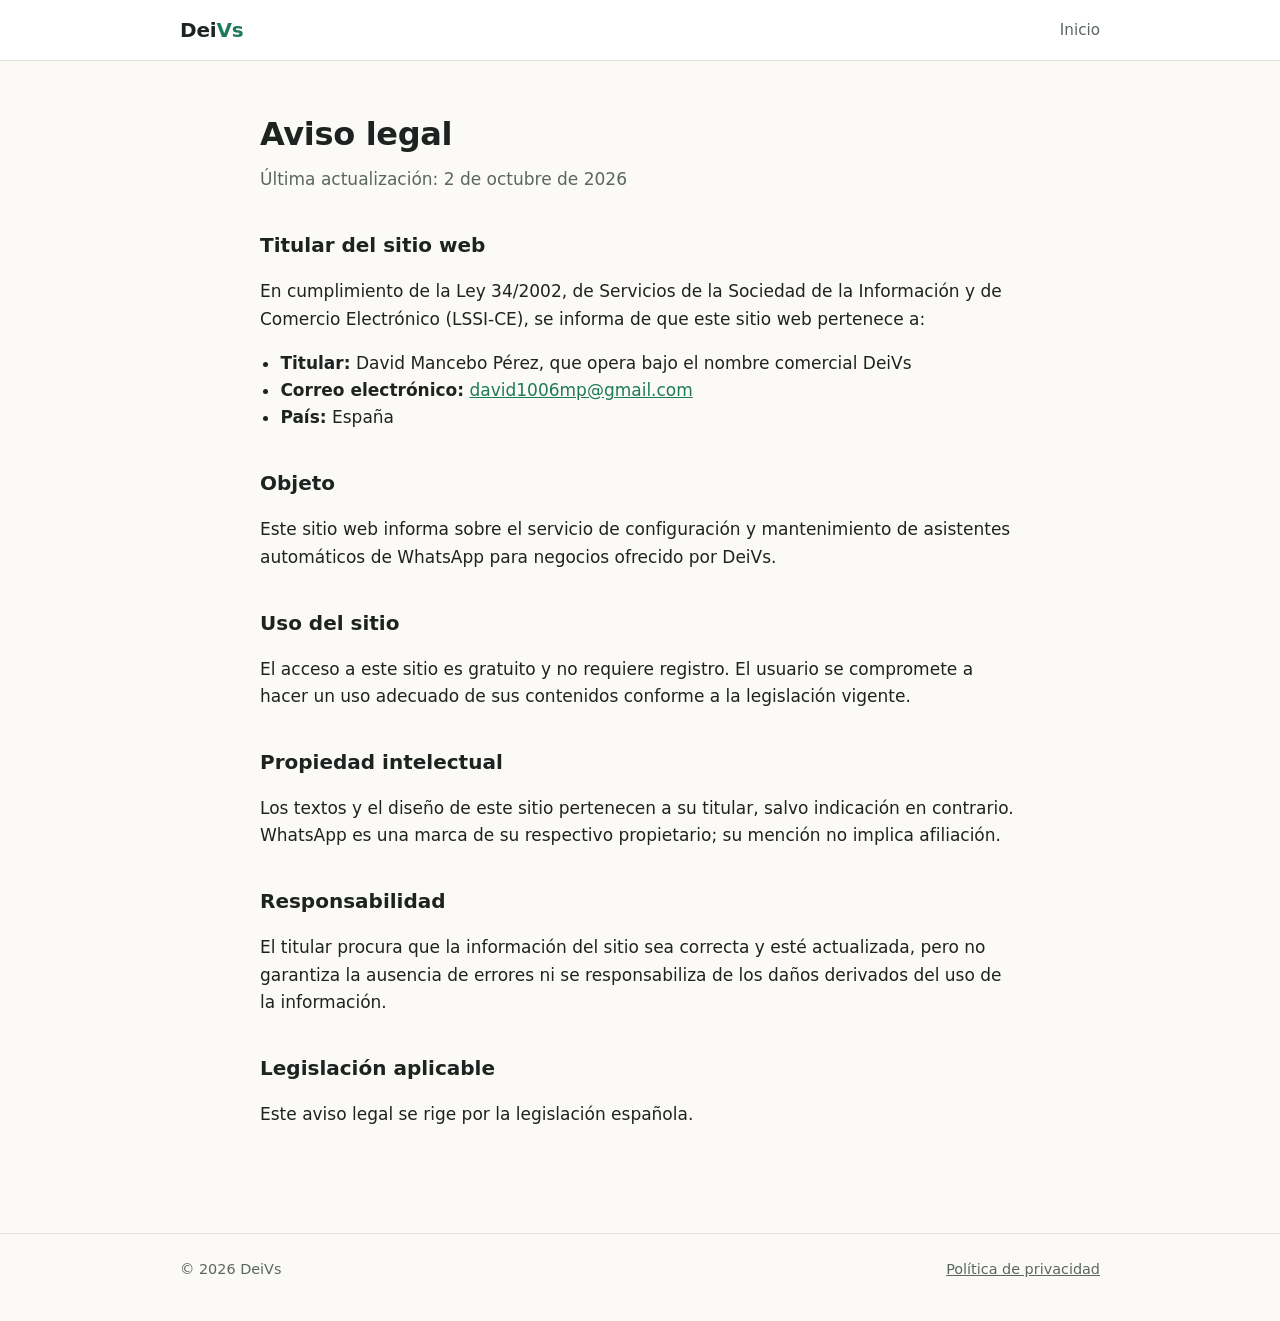
==== aviso-legal.html @ 47b6910c "Add files via upload" ====
<!doctype html>
<html lang="es">
<head>
  <meta charset="utf-8">
  <meta name="viewport" content="width=device-width, initial-scale=1">
  <title>Aviso legal · DeiVs</title>
  <link rel="stylesheet" href="styles.css">
</head>
<body>
  <header class="site">
    <div class="wrap">
      <a class="brand" href="./">Dei<span>Vs</span></a>
      <nav><a href="./">Inicio</a></nav>
    </div>
  </header>

  <main class="wrap legal">
    <h1>Aviso legal</h1>
    <p class="updated">Última actualización: 2 de octubre de 2026</p>

    <h2>Titular del sitio web</h2>
    <p>
      En cumplimiento de la Ley 34/2002, de Servicios de la Sociedad de la Información y de Comercio
      Electrónico (LSSI-CE), se informa de que este sitio web pertenece a:
    </p>
    <ul>
      <li><strong>Titular:</strong> David Mancebo Pérez, que opera bajo el nombre comercial DeiVs</li>
      <li><strong>Correo electrónico:</strong> <a href="mailto:david1006mp@gmail.com">david1006mp@gmail.com</a></li>
      <li><strong>País:</strong> España</li>
      <!-- Al darte de alta como autónomo, añade aquí NIF y domicilio profesional (obligatorio por la LSSI). -->
    </ul>

    <h2>Objeto</h2>
    <p>
      Este sitio web informa sobre el servicio de configuración y mantenimiento de asistentes
      automáticos de WhatsApp para negocios ofrecido por DeiVs.
    </p>

    <h2>Uso del sitio</h2>
    <p>
      El acceso a este sitio es gratuito y no requiere registro. El usuario se compromete a hacer
      un uso adecuado de sus contenidos conforme a la legislación vigente.
    </p>

    <h2>Propiedad intelectual</h2>
    <p>
      Los textos y el diseño de este sitio pertenecen a su titular, salvo indicación en contrario.
      WhatsApp es una marca de su respectivo propietario; su mención no implica afiliación.
    </p>

    <h2>Responsabilidad</h2>
    <p>
      El titular procura que la información del sitio sea correcta y esté actualizada, pero no
      garantiza la ausencia de errores ni se responsabiliza de los daños derivados del uso de la información.
    </p>

    <h2>Legislación aplicable</h2>
    <p>Este aviso legal se rige por la legislación española.</p>
  </main>

  <footer class="site">
    <div class="wrap">
      <span>© 2026 DeiVs</span>
      <span><a href="privacidad.html">Política de privacidad</a></span>
    </div>
  </footer>
</body>
</html>
---- styles.css ----
:root {
  --bg: #fbfaf7;
  --surface: #ffffff;
  --text: #1d2321;
  --muted: #5b6662;
  --border: #e3e1da;
  --accent: #1f7a5a;
  --accent-soft: #e4f2ec;
  --radius: 14px;
  --maxw: 960px;
  color-scheme: light dark;
}

@media (prefers-color-scheme: dark) {
  :root {
    --bg: #121615;
    --surface: #1a201e;
    --text: #e8ecea;
    --muted: #a3aeaa;
    --border: #2b3330;
    --accent: #4fc196;
    --accent-soft: #1d3029;
  }
}

* { box-sizing: border-box; }

html { -webkit-text-size-adjust: 100%; }

body {
  margin: 0;
  background: var(--bg);
  color: var(--text);
  font: 17px/1.6 system-ui, -apple-system, "Segoe UI", Roboto, "Helvetica Neue", Arial, sans-serif;
}

a { color: var(--accent); }

.wrap { max-width: var(--maxw); margin: 0 auto; padding: 0 20px; }

/* Cabecera */
header.site {
  border-bottom: 1px solid var(--border);
  background: var(--surface);
}
header.site .wrap {
  display: flex; align-items: center; justify-content: space-between;
  gap: 16px; padding-top: 14px; padding-bottom: 14px;
}
.brand {
  font-weight: 700; font-size: 1.25rem; letter-spacing: -0.01em;
  color: var(--text); text-decoration: none;
}
.brand span { color: var(--accent); }
header.site nav a {
  color: var(--muted); text-decoration: none; margin-left: 18px; font-size: 0.95rem;
}
header.site nav a:hover { color: var(--text); }

/* Portada */
.hero { padding: 72px 0 48px; }
.hero h1 {
  font-size: clamp(2rem, 5vw, 3rem); line-height: 1.15; letter-spacing: -0.02em;
  margin: 0 0 18px; max-width: 18ch;
}
.hero p.lead { font-size: 1.2rem; color: var(--muted); max-width: 52ch; margin: 0 0 28px; }

.btn {
  display: inline-block; background: var(--accent); color: #fff;
  padding: 12px 22px; border-radius: 999px; text-decoration: none; font-weight: 600;
}
@media (prefers-color-scheme: dark) { .btn { color: #0d1513; } }

section { padding: 40px 0; }
section h2 { font-size: 1.6rem; letter-spacing: -0.01em; margin: 0 0 20px; }

.grid {
  display: grid; gap: 16px;
  grid-template-columns: repeat(auto-fit, minmax(240px, 1fr));
}
.card {
  background: var(--surface); border: 1px solid var(--border);
  border-radius: var(--radius); padding: 22px;
}
.card h3 { margin: 0 0 8px; font-size: 1.08rem; }
.card p { margin: 0; color: var(--muted); font-size: 0.97rem; }

.steps { counter-reset: paso; list-style: none; padding: 0; margin: 0; display: grid; gap: 12px; }
.steps li {
  counter-increment: paso; position: relative; padding: 14px 18px 14px 60px;
  background: var(--surface); border: 1px solid var(--border); border-radius: var(--radius);
}
.steps li::before {
  content: counter(paso); position: absolute; left: 16px; top: 50%; transform: translateY(-50%);
  width: 30px; height: 30px; border-radius: 50%; display: grid; place-items: center;
  background: var(--accent-soft); color: var(--accent); font-weight: 700; font-size: 0.95rem;
}

.note {
  background: var(--accent-soft); border-radius: var(--radius); padding: 18px 22px;
}

/* Páginas legales */
.legal { padding: 48px 0 64px; max-width: 760px; }
.legal h1 { font-size: 2rem; letter-spacing: -0.01em; margin: 0 0 6px; }
.legal .updated { color: var(--muted); margin: 0 0 32px; }
.legal h2 { font-size: 1.25rem; margin: 36px 0 10px; }
.legal ul { padding-left: 1.2em; }
.legal table { width: 100%; border-collapse: collapse; font-size: 0.95rem; }
.legal th, .legal td { text-align: left; padding: 8px 10px; border-bottom: 1px solid var(--border); vertical-align: top; }

footer.site {
  border-top: 1px solid var(--border); color: var(--muted); font-size: 0.9rem;
  padding: 24px 0 40px; margin-top: 24px;
}
footer.site .wrap { display: flex; flex-wrap: wrap; gap: 8px 20px; justify-content: space-between; }
footer.site a { color: var(--muted); }

@media (max-width: 560px) {
  header.site nav a { margin-left: 12px; }
  .hero { padding: 48px 0 32px; }
}
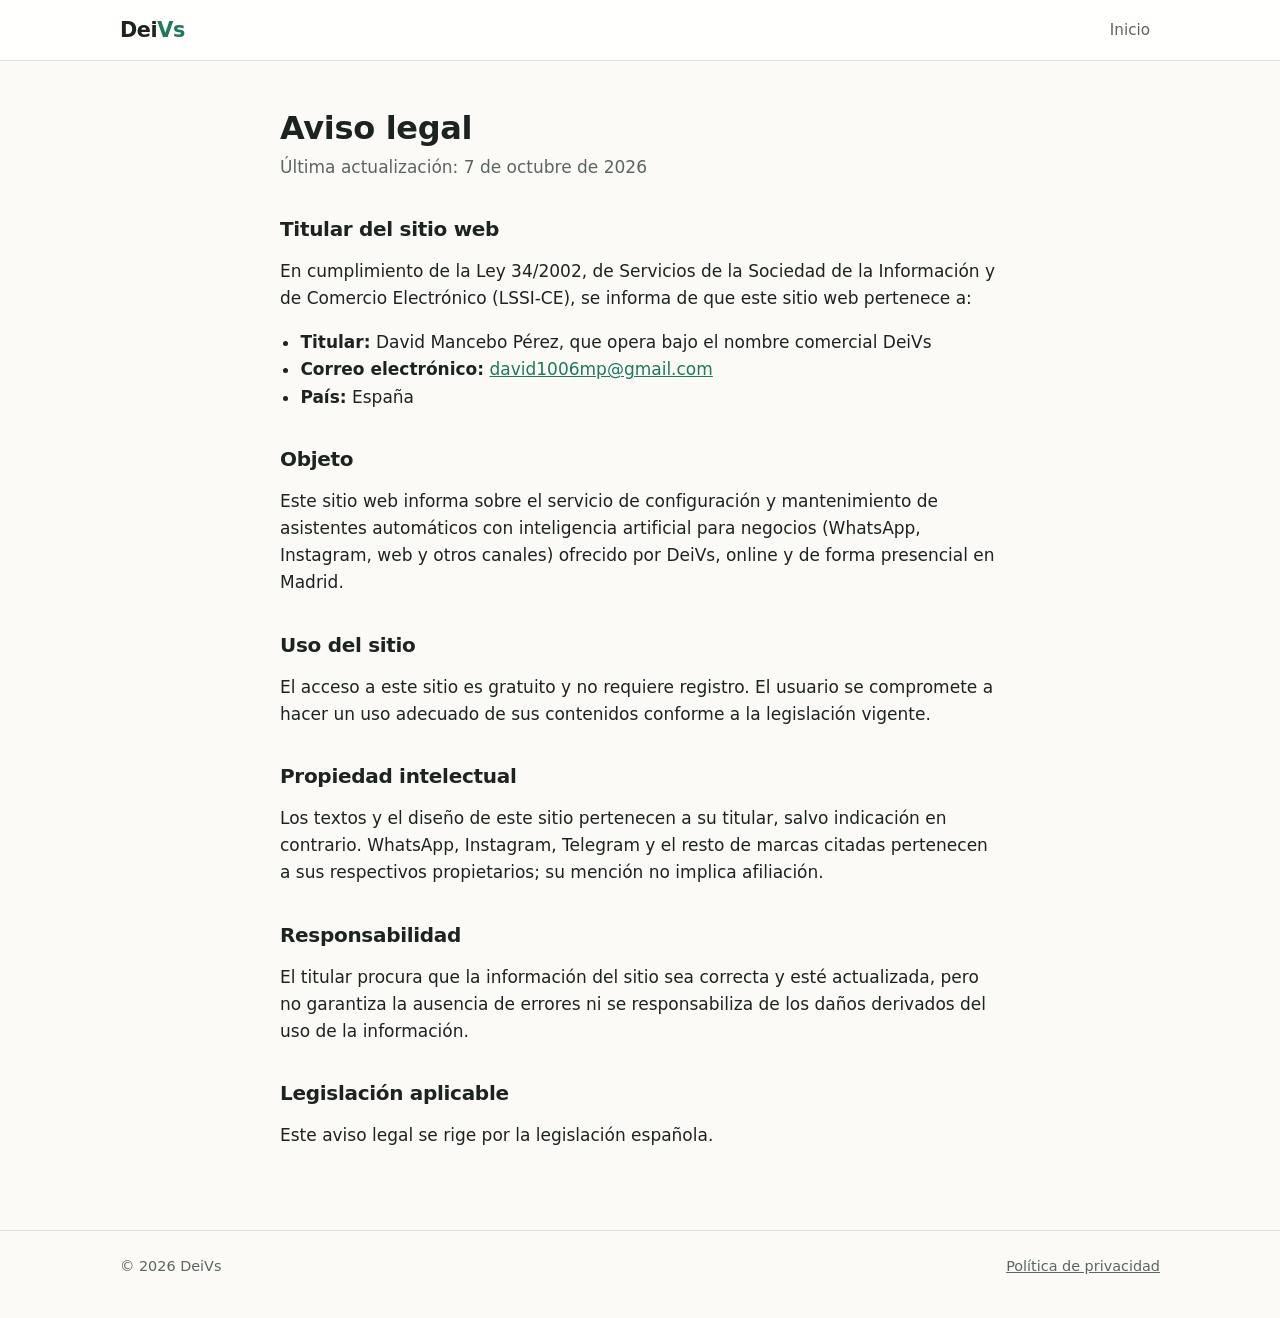
==== commit a14721d6: "Add files via upload" ====
--- a/aviso-legal.html
+++ b/aviso-legal.html
@@ -16,7 +16,7 @@
 
   <main class="wrap legal">
     <h1>Aviso legal</h1>
-    <p class="updated">Última actualización: 2 de octubre de 2026</p>
+    <p class="updated">Última actualización: 7 de octubre de 2026</p>
 
     <h2>Titular del sitio web</h2>
     <p>
@@ -33,7 +33,8 @@
     <h2>Objeto</h2>
     <p>
       Este sitio web informa sobre el servicio de configuración y mantenimiento de asistentes
-      automáticos de WhatsApp para negocios ofrecido por DeiVs.
+      automáticos con inteligencia artificial para negocios (WhatsApp, Instagram, web y otros canales)
+      ofrecido por DeiVs, online y de forma presencial en Madrid.
     </p>
 
     <h2>Uso del sitio</h2>
@@ -45,7 +46,8 @@
     <h2>Propiedad intelectual</h2>
     <p>
       Los textos y el diseño de este sitio pertenecen a su titular, salvo indicación en contrario.
-      WhatsApp es una marca de su respectivo propietario; su mención no implica afiliación.
+      WhatsApp, Instagram, Telegram y el resto de marcas citadas pertenecen a sus respectivos propietarios;
+      su mención no implica afiliación.
     </p>
 
     <h2>Responsabilidad</h2>
--- a/styles.css
+++ b/styles.css
@@ -1,13 +1,19 @@
 :root {
   --bg: #fbfaf7;
   --surface: #ffffff;
+  --surface-2: #f3f1ea;
   --text: #1d2321;
   --muted: #5b6662;
   --border: #e3e1da;
   --accent: #1f7a5a;
+  --accent-strong: #17614a;
   --accent-soft: #e4f2ec;
-  --radius: 14px;
-  --maxw: 960px;
+  --on-accent: #ffffff;
+  --bubble-in: #ffffff;
+  --bubble-out: #d9f2e6;
+  --radius: 16px;
+  --maxw: 1080px;
+  --shadow: 0 1px 2px rgba(20, 30, 25, .04), 0 8px 24px rgba(20, 30, 25, .06);
   color-scheme: light dark;
 }
 
@@ -15,17 +21,23 @@
   :root {
     --bg: #121615;
     --surface: #1a201e;
+    --surface-2: #161b19;
     --text: #e8ecea;
     --muted: #a3aeaa;
     --border: #2b3330;
     --accent: #4fc196;
+    --accent-strong: #6fd3ab;
     --accent-soft: #1d3029;
+    --on-accent: #0d1513;
+    --bubble-in: #232a27;
+    --bubble-out: #1f4536;
+    --shadow: 0 1px 2px rgba(0, 0, 0, .3), 0 8px 24px rgba(0, 0, 0, .25);
   }
 }
 
 * { box-sizing: border-box; }
-
-html { -webkit-text-size-adjust: 100%; }
+html { -webkit-text-size-adjust: 100%; scroll-behavior: smooth; }
+@media (prefers-reduced-motion: reduce) { html { scroll-behavior: auto; } }
 
 body {
   margin: 0;
@@ -35,73 +47,199 @@
 }
 
 a { color: var(--accent); }
+h1, h2, h3 { line-height: 1.2; letter-spacing: -0.015em; }
 
 .wrap { max-width: var(--maxw); margin: 0 auto; padding: 0 20px; }
+.narrow { max-width: 760px; }
+.center { text-align: center; }
 
 /* Cabecera */
 header.site {
+  position: sticky; top: 0; z-index: 10;
+  background: color-mix(in srgb, var(--surface) 88%, transparent);
+  backdrop-filter: saturate(1.4) blur(10px);
+  -webkit-backdrop-filter: saturate(1.4) blur(10px);
   border-bottom: 1px solid var(--border);
-  background: var(--surface);
 }
 header.site .wrap {
   display: flex; align-items: center; justify-content: space-between;
-  gap: 16px; padding-top: 14px; padding-bottom: 14px;
+  gap: 16px; padding-top: 12px; padding-bottom: 12px;
 }
 .brand {
-  font-weight: 700; font-size: 1.25rem; letter-spacing: -0.01em;
+  font-weight: 800; font-size: 1.3rem; letter-spacing: -0.02em;
   color: var(--text); text-decoration: none;
 }
 .brand span { color: var(--accent); }
+header.site nav { display: flex; align-items: center; gap: 4px; }
 header.site nav a {
-  color: var(--muted); text-decoration: none; margin-left: 18px; font-size: 0.95rem;
+  color: var(--muted); text-decoration: none; font-size: 0.95rem;
+  padding: 6px 10px; border-radius: 999px;
 }
 header.site nav a:hover { color: var(--text); }
+header.site nav a.nav-cta {
+  background: var(--accent); color: var(--on-accent); font-weight: 600; padding: 7px 16px; margin-left: 6px;
+}
+header.site nav a.nav-cta:hover { background: var(--accent-strong); }
+
+/* Botones */
+.btn {
+  display: inline-block; background: var(--accent); color: var(--on-accent);
+  padding: 13px 24px; border-radius: 999px; text-decoration: none; font-weight: 650;
+  border: 1.5px solid var(--accent); transition: background .15s, transform .15s;
+}
+.btn:hover { background: var(--accent-strong); border-color: var(--accent-strong); }
+.btn:active { transform: translateY(1px); }
+.btn-ghost { background: transparent; color: var(--text); border-color: var(--border); }
+.btn-ghost:hover { background: var(--surface); border-color: var(--muted); }
+.btn-light { background: #fff; color: #17614a; border-color: #fff; }
+.btn-light:hover { background: #eaf6f0; border-color: #eaf6f0; }
+.btn-outline-light { background: transparent; color: #fff; border-color: rgba(255,255,255,.6); }
+.btn-outline-light:hover { background: rgba(255,255,255,.12); border-color: #fff; }
 
 /* Portada */
-.hero { padding: 72px 0 48px; }
-.hero h1 {
-  font-size: clamp(2rem, 5vw, 3rem); line-height: 1.15; letter-spacing: -0.02em;
-  margin: 0 0 18px; max-width: 18ch;
-}
-.hero p.lead { font-size: 1.2rem; color: var(--muted); max-width: 52ch; margin: 0 0 28px; }
-
-.btn {
-  display: inline-block; background: var(--accent); color: #fff;
-  padding: 12px 22px; border-radius: 999px; text-decoration: none; font-weight: 600;
-}
-@media (prefers-color-scheme: dark) { .btn { color: #0d1513; } }
-
-section { padding: 40px 0; }
-section h2 { font-size: 1.6rem; letter-spacing: -0.01em; margin: 0 0 20px; }
+.hero {
+  padding: 72px 0 56px;
+  background:
+    radial-gradient(ellipse 60% 70% at 85% 30%, var(--accent-soft), transparent 70%),
+    var(--bg);
+}
+.hero-grid { display: grid; grid-template-columns: 1.15fr 0.85fr; gap: 48px; align-items: center; }
+.eyebrow {
+  display: inline-block; margin: 0 0 16px; font-size: 0.85rem; font-weight: 600;
+  color: var(--accent); background: var(--accent-soft); padding: 5px 12px; border-radius: 999px;
+}
+.hero h1 { font-size: clamp(2.1rem, 5vw, 3.3rem); margin: 0 0 18px; }
+.hero h1 span { color: var(--accent); }
+.hero .lead { font-size: 1.18rem; color: var(--muted); max-width: 54ch; margin: 0 0 28px; }
+.hero .lead strong { color: var(--text); }
+.hero-actions { display: flex; flex-wrap: wrap; gap: 12px; }
+.hero-note { margin: 18px 0 0; font-size: 0.92rem; color: var(--muted); }
+
+/* Teléfono de ejemplo */
+.phone {
+  background: var(--surface); border: 1px solid var(--border); border-radius: 28px;
+  box-shadow: var(--shadow); padding: 14px; max-width: 360px; justify-self: center; width: 100%;
+}
+.phone-head {
+  display: flex; align-items: center; gap: 10px; padding: 6px 8px 12px;
+  border-bottom: 1px solid var(--border);
+}
+.phone-head small { display: block; color: var(--muted); font-size: 0.8rem; }
+.phone-head strong { font-size: 0.95rem; }
+.avatar {
+  width: 36px; height: 36px; border-radius: 50%; display: grid; place-items: center;
+  background: var(--accent); color: var(--on-accent); font-weight: 700;
+}
+.phone-body {
+  display: flex; flex-direction: column; gap: 8px; padding: 14px 4px 6px;
+}
+.msg {
+  margin: 0; padding: 9px 13px; border-radius: 16px; font-size: 0.93rem; line-height: 1.45;
+  max-width: 85%; border: 1px solid var(--border);
+}
+.msg.in { background: var(--bubble-in); align-self: flex-start; border-bottom-left-radius: 4px; }
+.msg.out { background: var(--bubble-out); align-self: flex-end; border-bottom-right-radius: 4px; border-color: transparent; }
+.phone-caption { margin: 8px 0 0; text-align: center; font-size: 0.75rem; color: var(--muted); }
+
+/* Canales */
+.channels { border-top: 1px solid var(--border); border-bottom: 1px solid var(--border); background: var(--surface); }
+.channels .wrap {
+  display: flex; flex-wrap: wrap; align-items: center; justify-content: space-between;
+  gap: 12px 28px; padding-top: 18px; padding-bottom: 18px;
+}
+.channels p { margin: 0; color: var(--muted); font-size: 0.95rem; }
+.channels ul { list-style: none; margin: 0; padding: 0; display: flex; flex-wrap: wrap; gap: 10px 26px; }
+.channels li { display: flex; align-items: center; gap: 8px; font-weight: 600; }
+.channels svg, .icon svg {
+  width: 22px; height: 22px; fill: none; stroke: var(--accent); stroke-width: 1.8;
+  stroke-linecap: round; stroke-linejoin: round;
+}
+
+/* Bloques */
+.block { padding: 80px 0; }
+.block.alt { background: var(--surface-2); }
+.block h2 { font-size: clamp(1.6rem, 3.2vw, 2.2rem); margin: 0 0 12px; }
+.section-lead { color: var(--muted); font-size: 1.08rem; margin: 0 0 36px; max-width: 60ch; }
+.center .section-lead { margin-left: auto; margin-right: auto; }
 
 .grid {
-  display: grid; gap: 16px;
-  grid-template-columns: repeat(auto-fit, minmax(240px, 1fr));
+  display: grid; gap: 18px;
+  grid-template-columns: repeat(auto-fit, minmax(280px, 1fr));
 }
 .card {
   background: var(--surface); border: 1px solid var(--border);
-  border-radius: var(--radius); padding: 22px;
-}
-.card h3 { margin: 0 0 8px; font-size: 1.08rem; }
-.card p { margin: 0; color: var(--muted); font-size: 0.97rem; }
-
-.steps { counter-reset: paso; list-style: none; padding: 0; margin: 0; display: grid; gap: 12px; }
+  border-radius: var(--radius); padding: 26px;
+  transition: border-color .15s, box-shadow .15s;
+}
+.card:hover { border-color: color-mix(in srgb, var(--accent) 40%, var(--border)); box-shadow: var(--shadow); }
+.icon {
+  display: inline-grid; place-items: center; width: 44px; height: 44px;
+  border-radius: 12px; background: var(--accent-soft); margin-bottom: 14px;
+}
+.card h3 { margin: 0 0 8px; font-size: 1.12rem; }
+.card p { margin: 0; color: var(--muted); font-size: 0.98rem; }
+
+/* Para quién */
+.tags { list-style: none; padding: 0; margin: 24px 0 24px; display: flex; flex-wrap: wrap; gap: 10px; }
+.tags li {
+  background: var(--surface); border: 1px solid var(--border); border-radius: 999px;
+  padding: 8px 16px; font-weight: 550; font-size: 0.97rem;
+}
+.block.alt .section-lead { margin-bottom: 0; }
+
+/* Pasos */
+.steps {
+  counter-reset: paso; list-style: none; padding: 0; margin: 36px 0 0;
+  display: grid; gap: 18px; grid-template-columns: repeat(auto-fit, minmax(220px, 1fr));
+}
 .steps li {
-  counter-increment: paso; position: relative; padding: 14px 18px 14px 60px;
+  counter-increment: paso; position: relative;
   background: var(--surface); border: 1px solid var(--border); border-radius: var(--radius);
+  padding: 64px 22px 22px;
 }
 .steps li::before {
-  content: counter(paso); position: absolute; left: 16px; top: 50%; transform: translateY(-50%);
-  width: 30px; height: 30px; border-radius: 50%; display: grid; place-items: center;
-  background: var(--accent-soft); color: var(--accent); font-weight: 700; font-size: 0.95rem;
-}
-
-.note {
-  background: var(--accent-soft); border-radius: var(--radius); padding: 18px 22px;
-}
+  content: counter(paso); position: absolute; left: 22px; top: 20px;
+  width: 32px; height: 32px; border-radius: 50%; display: grid; place-items: center;
+  background: var(--accent); color: var(--on-accent); font-weight: 700; font-size: 0.95rem;
+}
+.steps h3 { margin: 0 0 6px; font-size: 1.08rem; }
+.steps p { margin: 0; color: var(--muted); font-size: 0.97rem; }
+
+/* Modalidad */
+.two-col { display: grid; grid-template-columns: 1fr 1fr; gap: 18px; }
+.mode {
+  background: var(--surface); border: 1px solid var(--border); border-radius: var(--radius); padding: 28px;
+}
+.mode h3 { margin: 0 0 8px; font-size: 1.2rem; }
+.mode p { margin: 0; color: var(--muted); }
+
+/* Preguntas frecuentes */
+details {
+  background: var(--surface); border: 1px solid var(--border); border-radius: 14px;
+  padding: 0 20px; margin-bottom: 10px;
+}
+details[open] { border-color: color-mix(in srgb, var(--accent) 40%, var(--border)); }
+summary {
+  cursor: pointer; list-style: none; padding: 16px 28px 16px 0; font-weight: 600; position: relative;
+}
+summary::-webkit-details-marker { display: none; }
+summary::after {
+  content: "+"; position: absolute; right: 0; top: 50%; transform: translateY(-50%);
+  font-size: 1.4rem; font-weight: 400; color: var(--accent);
+}
+details[open] summary::after { content: "−"; }
+details p { margin: 0 0 18px; color: var(--muted); }
+#faq h2 { margin-bottom: 28px; }
+
+/* Llamada final */
+.cta { background: linear-gradient(135deg, #1f7a5a, #155943); color: #fff; }
+.cta .section-lead { color: rgba(255,255,255,.85); }
+.contact-actions { display: flex; flex-wrap: wrap; gap: 12px; justify-content: center; }
+.contact-mail { margin: 24px 0 0; color: rgba(255,255,255,.85); }
+.contact-mail a { color: #fff; }
 
 /* Páginas legales */
-.legal { padding: 48px 0 64px; max-width: 760px; }
+.legal { padding: 48px 20px 64px; max-width: 760px; }
 .legal h1 { font-size: 2rem; letter-spacing: -0.01em; margin: 0 0 6px; }
 .legal .updated { color: var(--muted); margin: 0 0 32px; }
 .legal h2 { font-size: 1.25rem; margin: 36px 0 10px; }
@@ -109,14 +247,24 @@
 .legal table { width: 100%; border-collapse: collapse; font-size: 0.95rem; }
 .legal th, .legal td { text-align: left; padding: 8px 10px; border-bottom: 1px solid var(--border); vertical-align: top; }
 
+/* Pie */
 footer.site {
   border-top: 1px solid var(--border); color: var(--muted); font-size: 0.9rem;
-  padding: 24px 0 40px; margin-top: 24px;
+  padding: 24px 0 40px;
 }
 footer.site .wrap { display: flex; flex-wrap: wrap; gap: 8px 20px; justify-content: space-between; }
 footer.site a { color: var(--muted); }
 
-@media (max-width: 560px) {
-  header.site nav a { margin-left: 12px; }
-  .hero { padding: 48px 0 32px; }
-}
+/* Móvil */
+@media (max-width: 860px) {
+  .hero-grid { grid-template-columns: 1fr; gap: 40px; }
+  .phone { justify-self: start; }
+}
+@media (max-width: 640px) {
+  header.site nav a:not(.nav-cta) { display: none; }
+  .hero { padding: 48px 0 40px; }
+  .block { padding: 56px 0; }
+  .two-col { grid-template-columns: 1fr; }
+  .channels .wrap { justify-content: flex-start; }
+  .hero-actions .btn, .contact-actions .btn { flex: 1 1 100%; text-align: center; }
+}
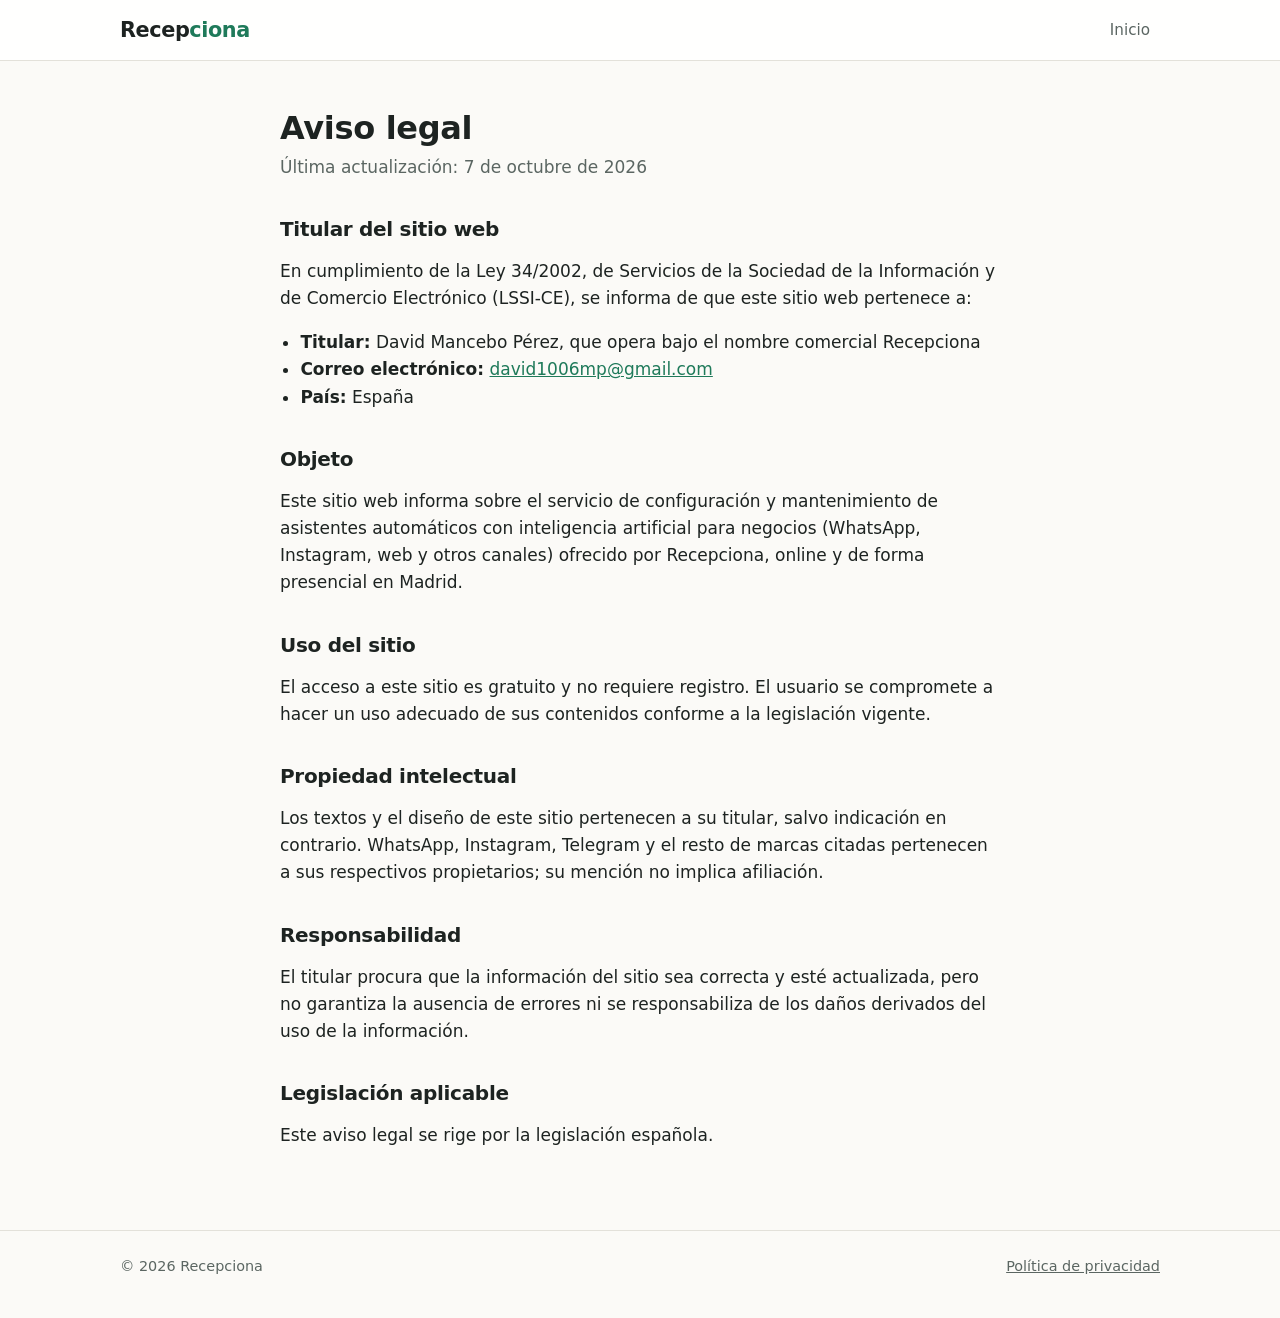
==== commit 8cf0386b: "Add files via upload" ====
--- a/aviso-legal.html
+++ b/aviso-legal.html
@@ -3,13 +3,13 @@
 <head>
   <meta charset="utf-8">
   <meta name="viewport" content="width=device-width, initial-scale=1">
-  <title>Aviso legal · DeiVs</title>
+  <title>Aviso legal · Recepciona</title>
   <link rel="stylesheet" href="styles.css">
 </head>
 <body>
   <header class="site">
     <div class="wrap">
-      <a class="brand" href="./">Dei<span>Vs</span></a>
+      <a class="brand" href="./">Recep<span>ciona</span></a>
       <nav><a href="./">Inicio</a></nav>
     </div>
   </header>
@@ -24,7 +24,7 @@
       Electrónico (LSSI-CE), se informa de que este sitio web pertenece a:
     </p>
     <ul>
-      <li><strong>Titular:</strong> David Mancebo Pérez, que opera bajo el nombre comercial DeiVs</li>
+      <li><strong>Titular:</strong> David Mancebo Pérez, que opera bajo el nombre comercial Recepciona</li>
       <li><strong>Correo electrónico:</strong> <a href="mailto:david1006mp@gmail.com">david1006mp@gmail.com</a></li>
       <li><strong>País:</strong> España</li>
       <!-- Al darte de alta como autónomo, añade aquí NIF y domicilio profesional (obligatorio por la LSSI). -->
@@ -34,7 +34,7 @@
     <p>
       Este sitio web informa sobre el servicio de configuración y mantenimiento de asistentes
       automáticos con inteligencia artificial para negocios (WhatsApp, Instagram, web y otros canales)
-      ofrecido por DeiVs, online y de forma presencial en Madrid.
+      ofrecido por Recepciona, online y de forma presencial en Madrid.
     </p>
 
     <h2>Uso del sitio</h2>
@@ -62,7 +62,7 @@
 
   <footer class="site">
     <div class="wrap">
-      <span>© 2026 DeiVs</span>
+      <span>© 2026 Recepciona</span>
       <span><a href="privacidad.html">Política de privacidad</a></span>
     </div>
   </footer>
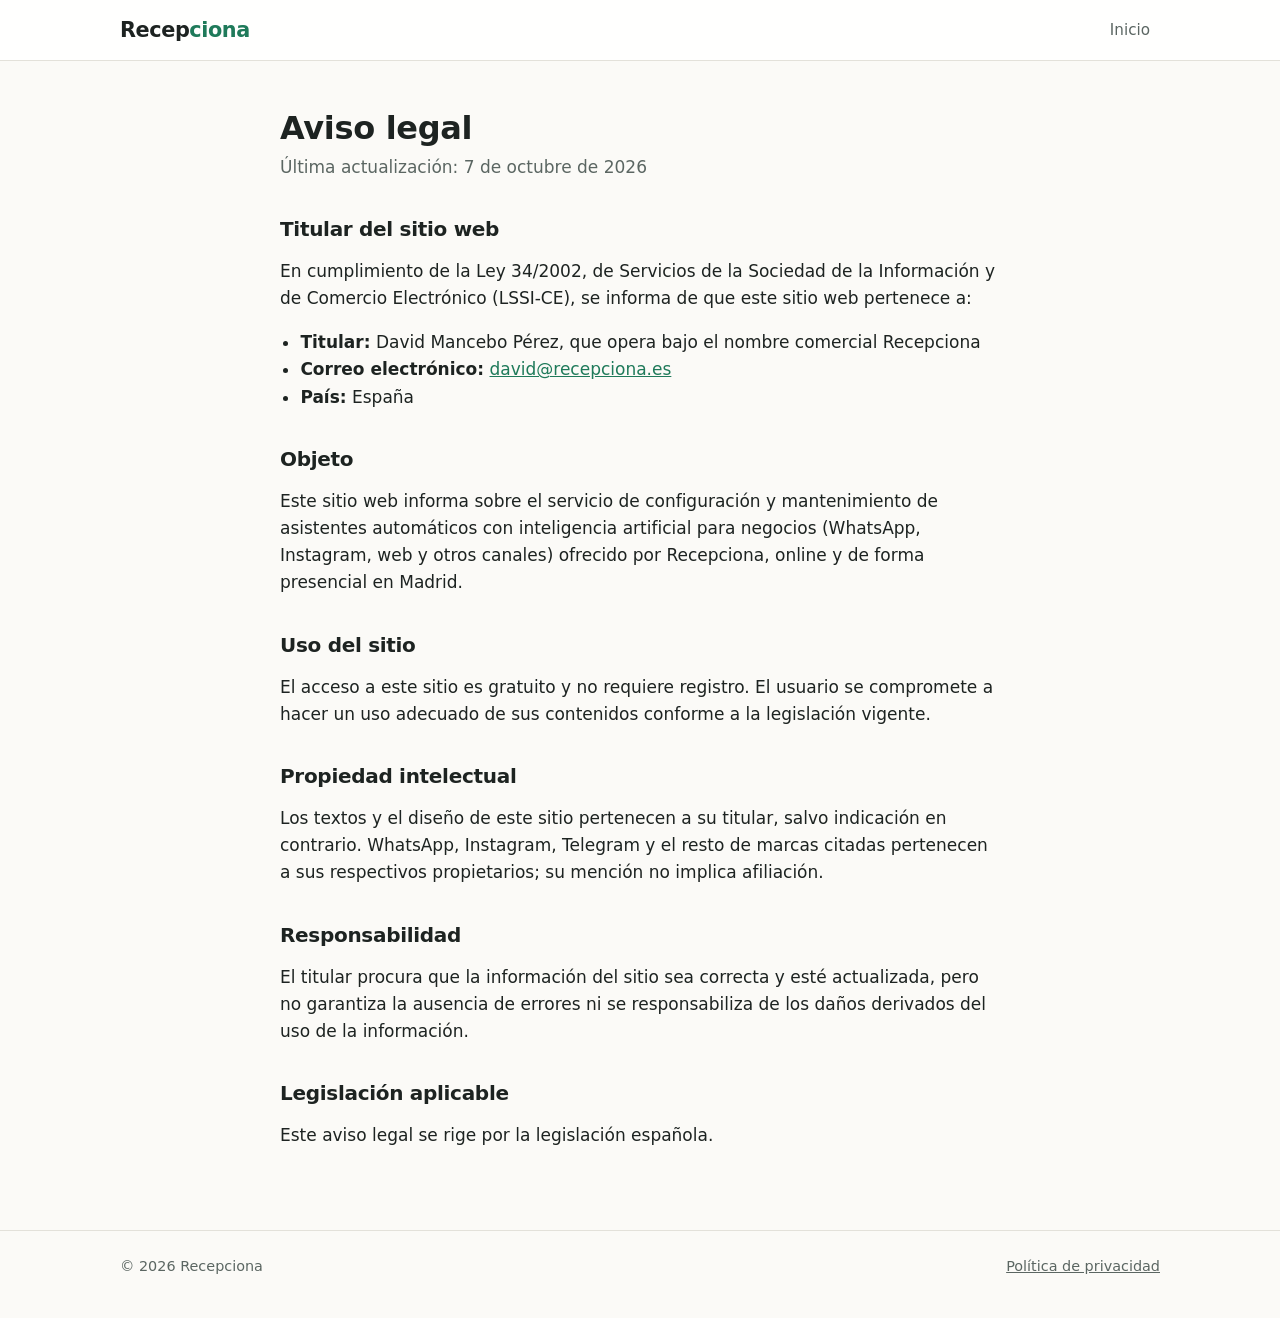
==== commit 158aa24a: "Correo de contacto david@recepciona.es Co-Authored-By: Claude Opus 5.5 <noreply@anthropic.com>" ====
--- a/aviso-legal.html
+++ b/aviso-legal.html
@@ -25,7 +25,7 @@
     </p>
     <ul>
       <li><strong>Titular:</strong> David Mancebo Pérez, que opera bajo el nombre comercial Recepciona</li>
-      <li><strong>Correo electrónico:</strong> <a href="mailto:david1006mp@gmail.com">david1006mp@gmail.com</a></li>
+      <li><strong>Correo electrónico:</strong> <a href="mailto:david@recepciona.es">david@recepciona.es</a></li>
       <li><strong>País:</strong> España</li>
       <!-- Al darte de alta como autónomo, añade aquí NIF y domicilio profesional (obligatorio por la LSSI). -->
     </ul>
